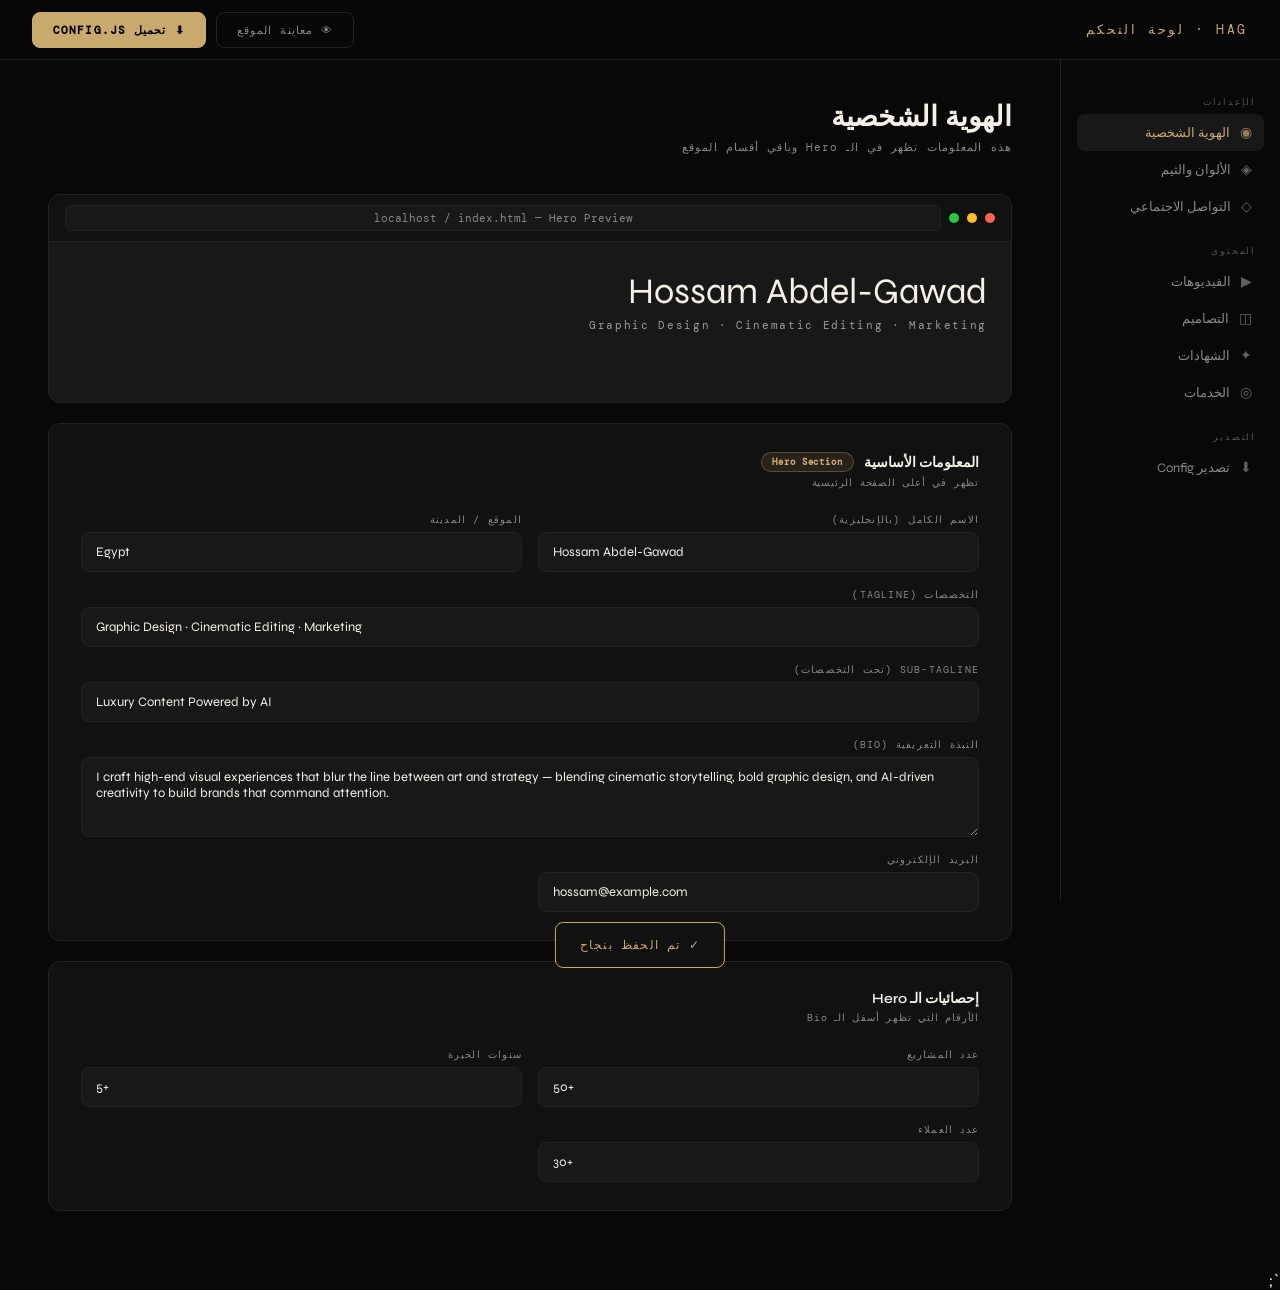
==== admin.html @ 225ee1c3 "Add files via upload" ====
<!DOCTYPE html>
<html lang="ar" dir="rtl">
<head>
  <meta charset="UTF-8" />
  <meta name="viewport" content="width=device-width, initial-scale=1.0" />
  <title>لوحة التحكم — HAG Portfolio</title>
  <link rel="preconnect" href="https://fonts.googleapis.com" />
  <link href="https://fonts.googleapis.com/css2?family=Syne:wght@400;600;700&family=DM+Mono:wght@400;500&display=swap" rel="stylesheet" />
  <style>
    *, *::before, *::after { box-sizing: border-box; margin: 0; padding: 0; }
    :root {
      --accent: #C9A96E;
      --bg: #080808;
      --surface: #111;
      --surface2: #181818;
      --border: #222;
      --text: #F5F0E8;
      --text2: #888;
      --radius: 8px;
      --font: 'Syne', sans-serif;
      --mono: 'DM Mono', monospace;
    }
    html { scroll-behavior: smooth; }
    body {
      font-family: var(--font);
      background: var(--bg);
      color: var(--text);
      min-height: 100vh;
      direction: rtl;
    }

    /* ── TOP BAR ── */
    .topbar {
      position: sticky; top: 0; z-index: 100;
      background: rgba(8,8,8,0.9);
      backdrop-filter: blur(16px);
      border-bottom: 1px solid var(--border);
      padding: 0 32px;
      height: 60px;
      display: flex; align-items: center; justify-content: space-between;
    }
    .topbar-logo {
      font-family: var(--mono);
      font-size: 13px;
      letter-spacing: 0.2em;
      color: var(--accent);
    }
    .topbar-actions { display: flex; gap: 10px; }
    .btn {
      font-family: var(--mono);
      font-size: 11px;
      letter-spacing: 0.1em;
      text-transform: uppercase;
      padding: 10px 20px;
      border-radius: var(--radius);
      border: 1px solid var(--border);
      background: transparent;
      color: var(--text2);
      cursor: pointer;
      transition: all 0.2s;
      display: flex; align-items: center; gap: 8px;
    }
    .btn:hover { border-color: var(--accent); color: var(--text); }
    .btn-primary {
      background: var(--accent);
      border-color: var(--accent);
      color: #000;
      font-weight: 600;
    }
    .btn-primary:hover { background: #E8CFA0; border-color: #E8CFA0; color: #000; }
    .btn-danger { border-color: #FF4444; color: #FF4444; }
    .btn-danger:hover { background: #FF4444; color: #fff; }

    /* ── LAYOUT ── */
    .layout { display: grid; grid-template-columns: 220px 1fr; min-height: calc(100vh - 60px); }

    /* ── SIDEBAR ── */
    .sidebar {
      border-left: 1px solid var(--border);
      padding: 24px 0;
      position: sticky; top: 60px;
      height: calc(100vh - 60px);
      overflow-y: auto;
    }
    .sidebar-section { margin-bottom: 8px; padding: 0 16px; }
    .sidebar-label {
      font-family: var(--mono);
      font-size: 9px;
      letter-spacing: 0.2em;
      text-transform: uppercase;
      color: var(--text2);
      padding: 12px 8px 6px;
      opacity: 0.6;
    }
    .nav-item {
      display: flex; align-items: center; gap: 10px;
      padding: 10px 12px;
      border-radius: var(--radius);
      font-size: 13px;
      color: var(--text2);
      cursor: pointer;
      transition: all 0.2s;
      border: none; background: none; width: 100%; text-align: right;
      font-family: var(--font);
    }
    .nav-item:hover { background: var(--surface2); color: var(--text); }
    .nav-item.active { background: var(--surface2); color: var(--accent); }
    .nav-icon { font-size: 14px; opacity: 0.7; }

    /* ── MAIN ── */
    .main { padding: 40px 48px; overflow-y: auto; }
    .page { display: none; }
    .page.active { display: block; }

    .page-title {
      font-size: 28px;
      font-weight: 700;
      margin-bottom: 6px;
      color: var(--text);
    }
    .page-sub {
      font-family: var(--mono);
      font-size: 11px;
      color: var(--text2);
      letter-spacing: 0.1em;
      margin-bottom: 40px;
    }

    /* ── CARDS / SECTIONS ── */
    .card {
      background: var(--surface);
      border: 1px solid var(--border);
      border-radius: 12px;
      padding: 28px 32px;
      margin-bottom: 20px;
    }
    .card-title {
      font-size: 14px;
      font-weight: 600;
      color: var(--text);
      margin-bottom: 4px;
      display: flex; align-items: center; gap: 10px;
    }
    .card-sub {
      font-family: var(--mono);
      font-size: 10px;
      color: var(--text2);
      margin-bottom: 24px;
      letter-spacing: 0.08em;
    }
    .badge {
      font-family: var(--mono);
      font-size: 9px;
      letter-spacing: 0.1em;
      padding: 3px 10px;
      border-radius: 100px;
      background: rgba(201,169,110,0.12);
      border: 1px solid rgba(201,169,110,0.3);
      color: var(--accent);
    }

    /* ── FORM ELEMENTS ── */
    .form-grid { display: grid; grid-template-columns: 1fr 1fr; gap: 16px; }
    .form-full { grid-column: span 2; }
    .field { display: flex; flex-direction: column; gap: 6px; }
    .field label {
      font-family: var(--mono);
      font-size: 10px;
      letter-spacing: 0.12em;
      text-transform: uppercase;
      color: var(--text2);
    }
    .field input[type="text"],
    .field input[type="email"],
    .field input[type="url"],
    .field textarea,
    .field select {
      background: var(--surface2);
      border: 1px solid var(--border);
      border-radius: var(--radius);
      padding: 11px 14px;
      font-family: var(--font);
      font-size: 13px;
      color: var(--text);
      outline: none;
      transition: border-color 0.2s;
      width: 100%;
      direction: ltr;
    }
    .field input:focus, .field textarea:focus, .field select:focus {
      border-color: var(--accent);
    }
    .field input::placeholder, .field textarea::placeholder { color: var(--text2); }
    .field textarea { resize: vertical; min-height: 80px; }
    .field select option { background: var(--surface); }

    /* ── COLOR PICKER ROW ── */
    .color-grid { display: grid; grid-template-columns: repeat(4, 1fr); gap: 16px; }
    .color-field { display: flex; flex-direction: column; gap: 8px; }
    .color-field label {
      font-family: var(--mono);
      font-size: 10px;
      letter-spacing: 0.1em;
      color: var(--text2);
    }
    .color-row {
      display: flex; align-items: center; gap: 10px;
      background: var(--surface2);
      border: 1px solid var(--border);
      border-radius: var(--radius);
      padding: 8px 12px;
      transition: border-color 0.2s;
    }
    .color-row:focus-within { border-color: var(--accent); }
    .color-swatch {
      width: 24px; height: 24px;
      border-radius: 6px;
      border: 1px solid rgba(255,255,255,0.1);
      flex-shrink: 0;
      cursor: pointer;
    }
    input[type="color"] {
      width: 0; height: 0;
      opacity: 0;
      position: absolute;
    }
    .color-hex {
      font-family: var(--mono);
      font-size: 12px;
      color: var(--text);
      background: none;
      border: none;
      outline: none;
      width: 100%;
      direction: ltr;
    }

    /* ── THEME PRESETS ── */
    .presets { display: flex; gap: 10px; flex-wrap: wrap; margin-bottom: 24px; }
    .preset-btn {
      display: flex; align-items: center; gap: 8px;
      padding: 8px 16px;
      border-radius: 100px;
      border: 1px solid var(--border);
      background: var(--surface2);
      cursor: pointer;
      font-family: var(--mono);
      font-size: 11px;
      color: var(--text2);
      transition: all 0.2s;
    }
    .preset-btn:hover { border-color: var(--accent); color: var(--text); }
    .preset-dot { width: 12px; height: 12px; border-radius: 50%; flex-shrink: 0; }

    /* ── ITEMS LIST ── */
    .items-list { display: flex; flex-direction: column; gap: 10px; }
    .item-row {
      display: flex; align-items: center; gap: 12px;
      background: var(--surface2);
      border: 1px solid var(--border);
      border-radius: var(--radius);
      padding: 14px 16px;
      transition: border-color 0.2s;
    }
    .item-row:hover { border-color: rgba(201,169,110,0.3); }
    .item-thumb {
      width: 44px; height: 44px;
      border-radius: 6px;
      object-fit: cover;
      background: var(--border);
      flex-shrink: 0;
      display: flex; align-items: center; justify-content: center;
      font-size: 18px;
      overflow: hidden;
    }
    .item-thumb img { width: 100%; height: 100%; object-fit: cover; }
    .item-info { flex: 1; min-width: 0; }
    .item-title { font-size: 13px; font-weight: 600; margin-bottom: 3px; white-space: nowrap; overflow: hidden; text-overflow: ellipsis; }
    .item-meta { font-family: var(--mono); font-size: 10px; color: var(--text2); }
    .item-actions { display: flex; gap: 6px; flex-shrink: 0; }
    .icon-btn {
      width: 32px; height: 32px;
      border-radius: 6px;
      border: 1px solid var(--border);
      background: none;
      color: var(--text2);
      cursor: pointer;
      display: flex; align-items: center; justify-content: center;
      font-size: 13px;
      transition: all 0.2s;
    }
    .icon-btn:hover { border-color: var(--accent); color: var(--accent); }
    .icon-btn.del:hover { border-color: #FF4444; color: #FF4444; }

    /* ── ADD ITEM FORM ── */
    .add-form {
      background: rgba(201,169,110,0.04);
      border: 1px dashed rgba(201,169,110,0.3);
      border-radius: 12px;
      padding: 24px;
      margin-top: 16px;
      display: none;
    }
    .add-form.open { display: block; }
    .add-form-title {
      font-family: var(--mono);
      font-size: 10px;
      letter-spacing: 0.15em;
      text-transform: uppercase;
      color: var(--accent);
      margin-bottom: 16px;
    }
    .add-actions { display: flex; justify-content: flex-end; gap: 8px; margin-top: 16px; }

    /* ── PREVIEW ── */
    .preview-box {
      background: var(--surface2);
      border: 1px solid var(--border);
      border-radius: 12px;
      overflow: hidden;
      margin-bottom: 20px;
    }
    .preview-bar {
      background: var(--surface);
      border-bottom: 1px solid var(--border);
      padding: 10px 16px;
      display: flex; align-items: center; gap: 8px;
    }
    .dot { width: 10px; height: 10px; border-radius: 50%; }
    .preview-url {
      flex: 1;
      font-family: var(--mono);
      font-size: 11px;
      color: var(--text2);
      background: var(--surface2);
      border: 1px solid var(--border);
      border-radius: 6px;
      padding: 5px 12px;
      text-align: center;
    }
    .preview-inner { padding: 32px 24px; min-height: 160px; }
    .live-name { font-size: 36px; font-weight: 300; line-height: 1; margin-bottom: 8px; }
    .live-tag { font-family: var(--mono); font-size: 11px; letter-spacing: 0.15em; opacity: 0.6; }

    /* ── EXPORT SECTION ── */
    .export-area {
      background: #000;
      border: 1px solid var(--border);
      border-radius: var(--radius);
      padding: 24px;
      font-family: var(--mono);
      font-size: 12px;
      color: #7fbe7f;
      line-height: 1.7;
      max-height: 300px;
      overflow-y: auto;
      white-space: pre-wrap;
      direction: ltr;
      margin-top: 16px;
    }

    /* ── DIVIDER ── */
    .divider { height: 1px; background: var(--border); margin: 24px 0; }

    /* ── TOAST ── */
    .toast {
      position: fixed; bottom: 32px; left: 50%; transform: translateX(-50%) translateY(100px);
      background: var(--surface);
      border: 1px solid var(--accent);
      border-radius: var(--radius);
      padding: 14px 24px;
      font-family: var(--mono);
      font-size: 12px;
      letter-spacing: 0.1em;
      color: var(--accent);
      z-index: 9999;
      transition: transform 0.4s cubic-bezier(0.16,1,0.3,1);
      pointer-events: none;
    }
    .toast.show { transform: translateX(-50%) translateY(0); }

    /* ── RESPONSIVE ── */
    @media (max-width: 900px) {
      .layout { grid-template-columns: 1fr; }
      .sidebar { position: static; height: auto; border-left: none; border-bottom: 1px solid var(--border); display: flex; overflow-x: auto; padding: 12px 16px; gap: 4px; }
      .sidebar-label, .sidebar-section { display: none; }
      .nav-item { white-space: nowrap; }
      .main { padding: 24px 20px; }
      .color-grid { grid-template-columns: repeat(2, 1fr); }
      .form-grid { grid-template-columns: 1fr; }
      .form-full { grid-column: span 1; }
    }
  </style>
</head>
<body>

<!-- TOAST -->
<div class="toast" id="toast">✓ تم الحفظ بنجاح</div>

<!-- TOPBAR -->
<div class="topbar">
  <div class="topbar-logo">HAG · لوحة التحكم</div>
  <div class="topbar-actions">
    <button class="btn" onclick="window.open('index.html','_blank')">👁 معاينة الموقع</button>
    <button class="btn btn-primary" onclick="exportConfig()">⬇ تحميل config.js</button>
  </div>
</div>

<div class="layout">

  <!-- SIDEBAR -->
  <nav class="sidebar">
    <div class="sidebar-section">
      <div class="sidebar-label">الإعدادات</div>
      <button class="nav-item active" onclick="showPage('identity', this)">
        <span class="nav-icon">◉</span> الهوية الشخصية
      </button>
      <button class="nav-item" onclick="showPage('theme', this)">
        <span class="nav-icon">◈</span> الألوان والثيم
      </button>
      <button class="nav-item" onclick="showPage('social', this)">
        <span class="nav-icon">◇</span> التواصل الاجتماعي
      </button>
    </div>
    <div class="sidebar-section">
      <div class="sidebar-label">المحتوى</div>
      <button class="nav-item" onclick="showPage('videos', this)">
        <span class="nav-icon">▶</span> الفيديوهات
      </button>
      <button class="nav-item" onclick="showPage('designs', this)">
        <span class="nav-icon">◫</span> التصاميم
      </button>
      <button class="nav-item" onclick="showPage('certs', this)">
        <span class="nav-icon">✦</span> الشهادات
      </button>
      <button class="nav-item" onclick="showPage('services', this)">
        <span class="nav-icon">◎</span> الخدمات
      </button>
    </div>
    <div class="sidebar-section">
      <div class="sidebar-label">التصدير</div>
      <button class="nav-item" onclick="showPage('export', this)">
        <span class="nav-icon">⬇</span> تصدير Config
      </button>
    </div>
  </nav>

  <!-- MAIN -->
  <main class="main">

    <!-- ─── IDENTITY ─── -->
    <div class="page active" id="page-identity">
      <h1 class="page-title">الهوية الشخصية</h1>
      <p class="page-sub">هذه المعلومات تظهر في الـ Hero وباقي أقسام الموقع</p>

      <div class="preview-box">
        <div class="preview-bar">
          <div class="dot" style="background:#FF5F57"></div>
          <div class="dot" style="background:#FFBD2E"></div>
          <div class="dot" style="background:#28CA41"></div>
          <div class="preview-url">localhost / index.html — Hero Preview</div>
        </div>
        <div class="preview-inner" id="identityPreview">
          <div class="live-name" id="previewName">Hossam Abdel-Gawad</div>
          <div class="live-tag" id="previewTag">Graphic Design · Cinematic Editing · Marketing</div>
        </div>
      </div>

      <div class="card">
        <div class="card-title">المعلومات الأساسية <span class="badge">Hero Section</span></div>
        <div class="card-sub">تظهر في أعلى الصفحة الرئيسية</div>
        <div class="form-grid">
          <div class="field">
            <label>الاسم الكامل (بالإنجليزية)</label>
            <input type="text" id="f-name" value="Hossam Abdel-Gawad" oninput="updatePreviewName(this.value)" />
          </div>
          <div class="field">
            <label>الموقع / المدينة</label>
            <input type="text" id="f-location" value="Egypt" />
          </div>
          <div class="field form-full">
            <label>التخصصات (Tagline)</label>
            <input type="text" id="f-tagline" value="Graphic Design · Cinematic Editing · Marketing" oninput="updatePreviewTag(this.value)" />
          </div>
          <div class="field form-full">
            <label>Sub-tagline (تحت التخصصات)</label>
            <input type="text" id="f-subtag" value="Luxury Content Powered by AI" />
          </div>
          <div class="field form-full">
            <label>النبذة التعريفية (Bio)</label>
            <textarea id="f-bio" rows="3">I craft high-end visual experiences that blur the line between art and strategy — blending cinematic storytelling, bold graphic design, and AI-driven creativity to build brands that command attention.</textarea>
          </div>
          <div class="field">
            <label>البريد الإلكتروني</label>
            <input type="email" id="f-email" value="hossam@example.com" />
          </div>
        </div>
      </div>

      <div class="card">
        <div class="card-title">إحصائيات الـ Hero</div>
        <div class="card-sub">الأرقام التي تظهر أسفل الـ Bio</div>
        <div class="form-grid">
          <div class="field">
            <label>عدد المشاريع</label>
            <input type="text" id="f-stat1" value="50+" />
          </div>
          <div class="field">
            <label>سنوات الخبرة</label>
            <input type="text" id="f-stat2" value="5+" />
          </div>
          <div class="field">
            <label>عدد العملاء</label>
            <input type="text" id="f-stat3" value="30+" />
          </div>
        </div>
      </div>
    </div>

    <!-- ─── THEME ─── -->
    <div class="page" id="page-theme">
      <h1 class="page-title">الألوان والثيم</h1>
      <p class="page-sub">غيّر أي لون وشاهد التأثير في المعاينة فوراً</p>

      <div style="margin-bottom: 24px;">
        <p style="font-family: var(--mono); font-size: 10px; color: var(--text2); letter-spacing: 0.12em; text-transform: uppercase; margin-bottom: 12px;">ثيمات جاهزة</p>
        <div class="presets">
          <button class="preset-btn" onclick="applyPreset('#C9A96E','#080808')"><div class="preset-dot" style="background:#C9A96E"></div>Gold Luxury</button>
          <button class="preset-btn" onclick="applyPreset('#00F5FF','#050510')"><div class="preset-dot" style="background:#00F5FF"></div>Electric Blue</button>
          <button class="preset-btn" onclick="applyPreset('#00FF87','#050A07')"><div class="preset-dot" style="background:#00FF87"></div>Neon Green</button>
          <button class="preset-btn" onclick="applyPreset('#B57BFF','#06040E')"><div class="preset-dot" style="background:#B57BFF"></div>Royal Purple</button>
          <button class="preset-btn" onclick="applyPreset('#FF3D3D','#080404')"><div class="preset-dot" style="background:#FF3D3D"></div>Blood Red</button>
          <button class="preset-btn" onclick="applyPreset('#F5F5F5','#F8F6F1')"><div class="preset-dot" style="background:#555;border:1px solid #ccc"></div>Light Mode</button>
        </div>
      </div>

      <div class="card">
        <div class="card-title">الألوان الرئيسية</div>
        <div class="card-sub">الأهم: accent (اللون المميز) و bg (الخلفية)</div>
        <div class="color-grid">
          <div class="color-field">
            <label>Accent (اللون المميز)</label>
            <div class="color-row" onclick="this.querySelector('input[type=color]').click()">
              <div class="color-swatch" id="sw-accent" style="background:#C9A96E"></div>
              <input type="color" id="cp-accent" value="#C9A96E" oninput="updateColor('accent',this.value)" />
              <input type="text" class="color-hex" id="ch-accent" value="#C9A96E" oninput="syncColorPicker('accent',this.value)" maxlength="7" />
            </div>
          </div>
          <div class="color-field">
            <label>Accent Light</label>
            <div class="color-row" onclick="this.querySelector('input[type=color]').click()">
              <div class="color-swatch" id="sw-accentLight" style="background:#E8CFA0"></div>
              <input type="color" id="cp-accentLight" value="#E8CFA0" oninput="updateColor('accentLight',this.value)" />
              <input type="text" class="color-hex" id="ch-accentLight" value="#E8CFA0" oninput="syncColorPicker('accentLight',this.value)" maxlength="7" />
            </div>
          </div>
          <div class="color-field">
            <label>BG (الخلفية الرئيسية)</label>
            <div class="color-row" onclick="this.querySelector('input[type=color]').click()">
              <div class="color-swatch" id="sw-bg" style="background:#080808"></div>
              <input type="color" id="cp-bg" value="#080808" oninput="updateColor('bg',this.value)" />
              <input type="text" class="color-hex" id="ch-bg" value="#080808" oninput="syncColorPicker('bg',this.value)" maxlength="7" />
            </div>
          </div>
          <div class="color-field">
            <label>BG Card</label>
            <div class="color-row" onclick="this.querySelector('input[type=color]').click()">
              <div class="color-swatch" id="sw-bgCard" style="background:#111111"></div>
              <input type="color" id="cp-bgCard" value="#111111" oninput="updateColor('bgCard',this.value)" />
              <input type="text" class="color-hex" id="ch-bgCard" value="#111111" oninput="syncColorPicker('bgCard',this.value)" maxlength="7" />
            </div>
          </div>
          <div class="color-field">
            <label>Surface</label>
            <div class="color-row" onclick="this.querySelector('input[type=color]').click()">
              <div class="color-swatch" id="sw-surface" style="background:#1A1A1A"></div>
              <input type="color" id="cp-surface" value="#1A1A1A" oninput="updateColor('surface',this.value)" />
              <input type="text" class="color-hex" id="ch-surface" value="#1A1A1A" oninput="syncColorPicker('surface',this.value)" maxlength="7" />
            </div>
          </div>
          <div class="color-field">
            <label>Border</label>
            <div class="color-row" onclick="this.querySelector('input[type=color]').click()">
              <div class="color-swatch" id="sw-border" style="background:#222222"></div>
              <input type="color" id="cp-border" value="#222222" oninput="updateColor('border',this.value)" />
              <input type="text" class="color-hex" id="ch-border" value="#222222" oninput="syncColorPicker('border',this.value)" maxlength="7" />
            </div>
          </div>
          <div class="color-field">
            <label>Text Primary</label>
            <div class="color-row" onclick="this.querySelector('input[type=color]').click()">
              <div class="color-swatch" id="sw-textPrimary" style="background:#F5F0E8"></div>
              <input type="color" id="cp-textPrimary" value="#F5F0E8" oninput="updateColor('textPrimary',this.value)" />
              <input type="text" class="color-hex" id="ch-textPrimary" value="#F5F0E8" oninput="syncColorPicker('textPrimary',this.value)" maxlength="7" />
            </div>
          </div>
          <div class="color-field">
            <label>Text Secondary</label>
            <div class="color-row" onclick="this.querySelector('input[type=color]').click()">
              <div class="color-swatch" id="sw-textSecondary" style="background:#888880"></div>
              <input type="color" id="cp-textSecondary" value="#888880" oninput="updateColor('textSecondary',this.value)" />
              <input type="text" class="color-hex" id="ch-textSecondary" value="#888880" oninput="syncColorPicker('textSecondary',this.value)" maxlength="7" />
            </div>
          </div>
        </div>
      </div>
    </div>

    <!-- ─── SOCIAL ─── -->
    <div class="page" id="page-social">
      <h1 class="page-title">التواصل الاجتماعي</h1>
      <p class="page-sub">هذه الروابط تظهر في قسم التواصل أسفل الموقع</p>
      <div class="card">
        <div class="form-grid">
          <div class="field"><label>Behance</label><input type="url" id="f-behance" placeholder="https://behance.net/username" /></div>
          <div class="field"><label>LinkedIn</label><input type="url" id="f-linkedin" placeholder="https://linkedin.com/in/username" /></div>
          <div class="field"><label>Instagram</label><input type="url" id="f-instagram" placeholder="https://instagram.com/username" /></div>
          <div class="field"><label>YouTube</label><input type="url" id="f-youtube" placeholder="https://youtube.com/@channel" /></div>
          <div class="field"><label>Vimeo</label><input type="url" id="f-vimeo" placeholder="https://vimeo.com/username" /></div>
          <div class="field"><label>Email</label><input type="email" id="f-social-email" placeholder="your@email.com" /></div>
        </div>
      </div>
    </div>

    <!-- ─── VIDEOS ─── -->
    <div class="page" id="page-videos">
      <h1 class="page-title">الفيديوهات</h1>
      <p class="page-sub">أضف أو احذف فيديوهاتك من يوتيوب أو فيميو</p>

      <div class="card">
        <div class="card-title">الفيديوهات الحالية</div>
        <div class="card-sub">اسحب لإعادة الترتيب — Featured = يأخذ عمودين</div>
        <div class="items-list" id="videosList"></div>

        <button class="btn" style="margin-top:16px; width:100%; justify-content:center;" onclick="toggleAddForm('add-video-form')">
          + إضافة فيديو جديد
        </button>
        <div class="add-form" id="add-video-form">
          <div class="add-form-title">فيديو جديد</div>
          <div class="form-grid">
            <div class="field">
              <label>رابط اليوتيوب أو الفيميو</label>
              <input type="url" id="new-video-url" placeholder="https://youtube.com/watch?v=..." />
            </div>
            <div class="field">
              <label>Platform</label>
              <select id="new-video-platform">
                <option value="youtube">YouTube</option>
                <option value="vimeo">Vimeo</option>
              </select>
            </div>
            <div class="field">
              <label>العنوان</label>
              <input type="text" id="new-video-title" placeholder="Brand Film — Luxury Fashion" />
            </div>
            <div class="field">
              <label>الفئة</label>
              <input type="text" id="new-video-cat" placeholder="Cinematic Editing" />
            </div>
            <div class="field">
              <label>Featured (يأخذ عمودين)</label>
              <select id="new-video-featured">
                <option value="false">لا</option>
                <option value="true">نعم</option>
              </select>
            </div>
          </div>
          <div class="add-actions">
            <button class="btn" onclick="toggleAddForm('add-video-form')">إلغاء</button>
            <button class="btn btn-primary" onclick="addVideo()">إضافة</button>
          </div>
        </div>
      </div>
    </div>

    <!-- ─── DESIGNS ─── -->
    <div class="page" id="page-designs">
      <h1 class="page-title">التصاميم</h1>
      <p class="page-sub">أضف صور أعمالك بروابط مباشرة (Cloudinary, ImgBB, etc.)</p>

      <div class="card">
        <div class="items-list" id="designsList"></div>
        <button class="btn" style="margin-top:16px; width:100%; justify-content:center;" onclick="toggleAddForm('add-design-form')">
          + إضافة تصميم جديد
        </button>
        <div class="add-form" id="add-design-form">
          <div class="add-form-title">تصميم جديد</div>
          <div class="form-grid">
            <div class="field form-full">
              <label>رابط الصورة المباشر</label>
              <input type="url" id="new-design-src" placeholder="https://res.cloudinary.com/..." />
            </div>
            <div class="field">
              <label>العنوان</label>
              <input type="text" id="new-design-title" placeholder="Brand Identity — Noir Parfum" />
            </div>
            <div class="field">
              <label>الفئة</label>
              <input type="text" id="new-design-cat" placeholder="Graphic Design" />
            </div>
            <div class="field">
              <label>Tags (مفصولة بفاصلة)</label>
              <input type="text" id="new-design-tags" placeholder="Branding, Luxury, AI" />
            </div>
            <div class="field">
              <label>Featured</label>
              <select id="new-design-featured">
                <option value="false">لا</option>
                <option value="true">نعم</option>
              </select>
            </div>
          </div>
          <div class="add-actions">
            <button class="btn" onclick="toggleAddForm('add-design-form')">إلغاء</button>
            <button class="btn btn-primary" onclick="addDesign()">إضافة</button>
          </div>
        </div>
      </div>
    </div>

    <!-- ─── CERTS ─── -->
    <div class="page" id="page-certs">
      <h1 class="page-title">الشهادات</h1>
      <p class="page-sub">أضف شهاداتك الاحترافية</p>
      <div class="card">
        <div class="items-list" id="certsList"></div>
        <button class="btn" style="margin-top:16px; width:100%; justify-content:center;" onclick="toggleAddForm('add-cert-form')">
          + إضافة شهادة جديدة
        </button>
        <div class="add-form" id="add-cert-form">
          <div class="add-form-title">شهادة جديدة</div>
          <div class="form-grid">
            <div class="field">
              <label>اسم الشهادة</label>
              <input type="text" id="new-cert-title" placeholder="Strategy Consulting Essentials" />
            </div>
            <div class="field">
              <label>الجهة المانحة</label>
              <input type="text" id="new-cert-issuer" placeholder="McKinsey & Company" />
            </div>
            <div class="field">
              <label>رمز / حرف ممثل للجهة</label>
              <input type="text" id="new-cert-logo" placeholder="M" maxlength="3" />
            </div>
            <div class="field">
              <label>السنة</label>
              <input type="text" id="new-cert-date" placeholder="2024" maxlength="4" />
            </div>
            <div class="field">
              <label>رابط الشهادة</label>
              <input type="url" id="new-cert-link" placeholder="https://..." />
            </div>
            <div class="field">
              <label>لون الجهة (hex)</label>
              <input type="text" id="new-cert-color" placeholder="#1a73e8" maxlength="7" />
            </div>
          </div>
          <div class="add-actions">
            <button class="btn" onclick="toggleAddForm('add-cert-form')">إلغاء</button>
            <button class="btn btn-primary" onclick="addCert()">إضافة</button>
          </div>
        </div>
      </div>
    </div>

    <!-- ─── SERVICES ─── -->
    <div class="page" id="page-services">
      <h1 class="page-title">الخدمات</h1>
      <p class="page-sub">الخدمات التي تقدمها — تظهر في قسم Services</p>
      <div class="card">
        <div class="items-list" id="servicesList"></div>
      </div>
    </div>

    <!-- ─── EXPORT ─── -->
    <div class="page" id="page-export">
      <h1 class="page-title">تصدير Config</h1>
      <p class="page-sub">بعد انتهاء التعديلات، اضغط تحميل وارفع الملف على GitHub</p>

      <div class="card">
        <div class="card-title">كيف تستخدم الـ Dashboard؟</div>
        <div class="card-sub" style="margin-bottom:0">خطوات سريعة</div>
        <div style="margin-top:16px; display:flex; flex-direction:column; gap:10px;">
          <div style="display:flex; gap:14px; align-items:flex-start;">
            <div style="width:28px; height:28px; border-radius:50%; background:rgba(201,169,110,0.15); border:1px solid rgba(201,169,110,0.3); display:flex; align-items:center; justify-content:center; font-family:var(--mono); font-size:11px; color:var(--accent); flex-shrink:0;">1</div>
            <p style="font-size:13px; line-height:1.6; color:var(--text2); padding-top:4px;">عدّل كل شيء من القوائم الجانبية (الهوية، الألوان، الأعمال...)</p>
          </div>
          <div style="display:flex; gap:14px; align-items:flex-start;">
            <div style="width:28px; height:28px; border-radius:50%; background:rgba(201,169,110,0.15); border:1px solid rgba(201,169,110,0.3); display:flex; align-items:center; justify-content:center; font-family:var(--mono); font-size:11px; color:var(--accent); flex-shrink:0;">2</div>
            <p style="font-size:13px; line-height:1.6; color:var(--text2); padding-top:4px;">اضغط <strong style="color:var(--text)">"تحميل config.js"</strong> في الأعلى</p>
          </div>
          <div style="display:flex; gap:14px; align-items:flex-start;">
            <div style="width:28px; height:28px; border-radius:50%; background:rgba(201,169,110,0.15); border:1px solid rgba(201,169,110,0.3); display:flex; align-items:center; justify-content:center; font-family:var(--mono); font-size:11px; color:var(--accent); flex-shrink:0;">3</div>
            <p style="font-size:13px; line-height:1.6; color:var(--text2); padding-top:4px;">ارفع الملف على GitHub في نفس مكان الملف القديم — الموقع يتحدث خلال دقيقتين ✓</p>
          </div>
        </div>
      </div>

      <div class="card">
        <div class="card-title">معاينة الكود المُصدَّر</div>
        <div class="card-sub">هذا هو محتوى config.js الجديد</div>
        <div class="export-area" id="exportPreview"></div>
        <div style="display:flex; gap:10px; margin-top:16px; justify-content:flex-end;">
          <button class="btn" onclick="copyConfig()">نسخ الكود</button>
          <button class="btn btn-primary" onclick="exportConfig()">⬇ تحميل config.js</button>
        </div>
      </div>
    </div>

  </main>
</div>

<script>
// ═══════════════════════════════════════════════
//  STATE
// ═══════════════════════════════════════════════
const state = {
  identity: {
    name: "Hossam Abdel-Gawad",
    tagline: "Graphic Design · Cinematic Editing · Marketing",
    subtag: "Luxury Content Powered by AI",
    bio: "I craft high-end visual experiences that blur the line between art and strategy — blending cinematic storytelling, bold graphic design, and AI-driven creativity to build brands that command attention.",
    email: "hossam@example.com",
    location: "Egypt",
    stat1: "50+", stat2: "5+", stat3: "30+",
  },
  theme: {
    accent: "#C9A96E", accentLight: "#E8CFA0",
    bg: "#080808", bgCard: "#111111",
    bgCardHover: "#181818", surface: "#1A1A1A",
    border: "#222222", textPrimary: "#F5F0E8",
    textSecondary: "#888880", textMuted: "#444440",
  },
  social: { behance:"", linkedin:"", instagram:"", youtube:"", vimeo:"", email:"" },
  videos: [
    { id:"dQw4w9WgXcQ", platform:"youtube", title:"Brand Film — Luxury Fashion", category:"Cinematic Editing", tags:["Luxury","Fashion","AI"], featured:true },
    { id:"dQw4w9WgXcQ", platform:"youtube", title:"Product Launch — High-End Watch", category:"Cinematic Editing", tags:["Product","Luxury"], featured:false },
    { id:"dQw4w9WgXcQ", platform:"youtube", title:"Social Media Reel — Beauty Brand", category:"Marketing", tags:["Social","Beauty"], featured:false },
  ],
  designs: [
    { src:"https://images.unsplash.com/photo-1634017839464-5c339ebe3cb4?w=400", title:"Brand Identity — Noir Parfum", category:"Graphic Design", tags:["Branding","Luxury","AI"], featured:true },
    { src:"https://images.unsplash.com/photo-1561070791-2526d30994b5?w=400", title:"Editorial Layout — Fashion Magazine", category:"Graphic Design", tags:["Editorial","Print"], featured:false },
    { src:"https://images.unsplash.com/photo-1558618666-fcd25c85cd64?w=400", title:"Campaign — AI Generated Visuals", category:"AI + Design", tags:["AI","Campaign"], featured:true },
  ],
  certs: [
    { title:"Strategy Consulting Essentials", issuer:"McKinsey & Company", logo:"M", date:"2024", credential:"#", color:"#1a73e8", featured:true },
    { title:"Google Digital Marketing", issuer:"Google", logo:"G", date:"2024", credential:"#", color:"#EA4335", featured:false },
  ],
  services: [
    { icon:"◈", title:"Graphic Design", desc:"Brand identities, editorial layouts, and visual systems built for luxury markets." },
    { icon:"◉", title:"Cinematic Editing", desc:"Film-quality video production and post-processing for brands that demand excellence." },
    { icon:"◇", title:"AI-Powered Content", desc:"Cutting-edge visuals and campaigns leveraging the latest AI tools." },
    { icon:"◈", title:"Marketing Strategy", desc:"High-impact campaigns crafted with data-driven insight and creative boldness." },
  ],
};

// ═══════════════════════════════════════════════
//  NAVIGATION
// ═══════════════════════════════════════════════
function showPage(id, btn) {
  document.querySelectorAll('.page').forEach(p => p.classList.remove('active'));
  document.querySelectorAll('.nav-item').forEach(b => b.classList.remove('active'));
  document.getElementById('page-' + id).classList.add('active');
  if (btn) btn.classList.add('active');
  if (id === 'export') updateExportPreview();
}

// ═══════════════════════════════════════════════
//  IDENTITY PREVIEW
// ═══════════════════════════════════════════════
function updatePreviewName(v) { document.getElementById('previewName').textContent = v; }
function updatePreviewTag(v) { document.getElementById('previewTag').textContent = v; }

// ═══════════════════════════════════════════════
//  COLORS
// ═══════════════════════════════════════════════
function updateColor(key, hex) {
  state.theme[key] = hex;
  const sw = document.getElementById('sw-' + key);
  const ch = document.getElementById('ch-' + key);
  if (sw) sw.style.background = hex;
  if (ch) ch.value = hex;
}
function syncColorPicker(key, hex) {
  if (!/^#[0-9a-fA-F]{6}$/.test(hex)) return;
  state.theme[key] = hex;
  const cp = document.getElementById('cp-' + key);
  const sw = document.getElementById('sw-' + key);
  if (cp) cp.value = hex;
  if (sw) sw.style.background = hex;
}
function applyPreset(accent, bg) {
  updateColor('accent', accent);
  document.getElementById('cp-accent').value = accent;
  document.getElementById('ch-accent').value = accent;
  document.getElementById('sw-accent').style.background = accent;
  updateColor('bg', bg);
  document.getElementById('cp-bg').value = bg;
  document.getElementById('ch-bg').value = bg;
  document.getElementById('sw-bg').style.background = bg;
  showToast('تم تطبيق الثيم ✓');
}

// ═══════════════════════════════════════════════
//  LISTS RENDERING
// ═══════════════════════════════════════════════
function renderVideos() {
  const el = document.getElementById('videosList');
  el.innerHTML = state.videos.map((v, i) => `
    <div class="item-row">
      <div class="item-thumb">▶</div>
      <div class="item-info">
        <div class="item-title">${v.title}</div>
        <div class="item-meta">${v.platform.toUpperCase()} · ${v.category} · ${v.featured ? 'Featured ✦' : 'Normal'}</div>
      </div>
      <div class="item-actions">
        <button class="icon-btn del" onclick="removeItem('videos',${i})">✕</button>
      </div>
    </div>`).join('');
}

function renderDesigns() {
  const el = document.getElementById('designsList');
  el.innerHTML = state.designs.map((d, i) => `
    <div class="item-row">
      <div class="item-thumb"><img src="${d.src}" onerror="this.style.display='none'" /></div>
      <div class="item-info">
        <div class="item-title">${d.title}</div>
        <div class="item-meta">${d.category} · ${d.featured ? 'Featured ✦' : 'Normal'}</div>
      </div>
      <div class="item-actions">
        <button class="icon-btn del" onclick="removeItem('designs',${i})">✕</button>
      </div>
    </div>`).join('');
}

function renderCerts() {
  const el = document.getElementById('certsList');
  el.innerHTML = state.certs.map((c, i) => `
    <div class="item-row">
      <div class="item-thumb" style="background:${c.color}20; color:${c.color}; font-size:16px; font-weight:700;">${c.logo}</div>
      <div class="item-info">
        <div class="item-title">${c.title}</div>
        <div class="item-meta">${c.issuer} · ${c.date}</div>
      </div>
      <div class="item-actions">
        <button class="icon-btn del" onclick="removeItem('certs',${i})">✕</button>
      </div>
    </div>`).join('');
}

function renderServices() {
  const el = document.getElementById('servicesList');
  el.innerHTML = state.services.map((s, i) => `
    <div class="item-row">
      <div class="item-thumb" style="font-size:20px; color:var(--accent);">${s.icon}</div>
      <div class="item-info">
        <div class="item-title">${s.title}</div>
        <div class="item-meta" style="white-space:normal; line-height:1.5;">${s.desc}</div>
      </div>
    </div>`).join('');
}

function removeItem(list, idx) {
  if (list === 'certs') {
    state.certs.splice(idx, 1); renderCerts();
  } else if (list === 'videos') {
    state.videos.splice(idx, 1); renderVideos();
  } else if (list === 'designs') {
    state.designs.splice(idx, 1); renderDesigns();
  }
  showToast('تم الحذف');
}

// ═══════════════════════════════════════════════
//  ADD ITEMS
// ═══════════════════════════════════════════════
function toggleAddForm(id) {
  const el = document.getElementById(id);
  el.classList.toggle('open');
}

function extractYoutubeId(url) {
  const m = url.match(/(?:v=|youtu\.be\/|embed\/)([^&?#\s]{11})/);
  return m ? m[1] : url;
}
function extractVimeoId(url) {
  const m = url.match(/vimeo\.com\/(?:video\/)?(\d+)/);
  return m ? m[1] : url;
}

function addVideo() {
  const rawUrl = document.getElementById('new-video-url').value.trim();
  const platform = document.getElementById('new-video-platform').value;
  const id = platform === 'youtube' ? extractYoutubeId(rawUrl) : extractVimeoId(rawUrl);
  const title = document.getElementById('new-video-title').value.trim() || 'Untitled';
  const category = document.getElementById('new-video-cat').value.trim() || 'Video';
  const featured = document.getElementById('new-video-featured').value === 'true';
  if (!id) { alert('أدخل رابطاً صحيحاً'); return; }
  state.videos.push({ id, platform, title, category, tags: [], featured });
  renderVideos();
  toggleAddForm('add-video-form');
  document.getElementById('new-video-url').value = '';
  showToast('تمت الإضافة ✓');
}

function addDesign() {
  const src = document.getElementById('new-design-src').value.trim();
  const title = document.getElementById('new-design-title').value.trim() || 'Design';
  const category = document.getElementById('new-design-cat').value.trim() || 'Graphic Design';
  const tags = document.getElementById('new-design-tags').value.split(',').map(t=>t.trim()).filter(Boolean);
  const featured = document.getElementById('new-design-featured').value === 'true';
  if (!src) { alert('أدخل رابط الصورة'); return; }
  state.designs.push({ src, title, category, tags, featured });
  renderDesigns();
  toggleAddForm('add-design-form');
  showToast('تمت الإضافة ✓');
}

function addCert() {
  const title = document.getElementById('new-cert-title').value.trim();
  const issuer = document.getElementById('new-cert-issuer').value.trim();
  const logo = document.getElementById('new-cert-logo').value.trim() || '?';
  const date = document.getElementById('new-cert-date').value.trim() || '2024';
  const credential = document.getElementById('new-cert-link').value.trim() || '#';
  const color = document.getElementById('new-cert-color').value.trim() || '#888';
  if (!title || !issuer) { alert('أدخل اسم الشهادة والجهة'); return; }
  state.certs.push({ title, issuer, logo, date, credential, color, featured: false });
  renderCerts();
  toggleAddForm('add-cert-form');
  showToast('تمت الإضافة ✓');
}

// ═══════════════════════════════════════════════
//  COLLECT STATE FROM FORM FIELDS
// ═══════════════════════════════════════════════
function collectState() {
  state.identity.name = document.getElementById('f-name').value.trim();
  state.identity.tagline = document.getElementById('f-tagline').value.trim();
  state.identity.subtag = document.getElementById('f-subtag').value.trim();
  state.identity.bio = document.getElementById('f-bio').value.trim();
  state.identity.email = document.getElementById('f-email').value.trim();
  state.identity.location = document.getElementById('f-location').value.trim();
  state.identity.stat1 = document.getElementById('f-stat1').value.trim();
  state.identity.stat2 = document.getElementById('f-stat2').value.trim();
  state.identity.stat3 = document.getElementById('f-stat3').value.trim();
  state.social.behance = document.getElementById('f-behance').value.trim();
  state.social.linkedin = document.getElementById('f-linkedin').value.trim();
  state.social.instagram = document.getElementById('f-instagram').value.trim();
  state.social.youtube = document.getElementById('f-youtube').value.trim();
  state.social.vimeo = document.getElementById('f-vimeo').value.trim();
  state.social.email = document.getElementById('f-social-email').value.trim();
}

// ═══════════════════════════════════════════════
//  GENERATE CONFIG.JS
// ═══════════════════════════════════════════════
function generateConfig() {
  collectState();
  const { identity, theme, social, videos, designs, certs, services } = state;
  return `/**
 * ============================================================
 *  HOSSAM ABDEL-GAWAD — PORTFOLIO CONFIG
 *  Generated by Admin Dashboard · ${new Date().toLocaleDateString('ar-EG')}
 * ============================================================
 */

const CONFIG = {

  identity: {
    name: "${identity.name}",
    nameAr: "حسام عبد الجواد",
    title: "Multi-disciplinary Creative",
    tagline: "${identity.tagline}",
    subtag: "${identity.subtag}",
    bio: "${identity.bio.replace(/"/g, '\\"')}",
    email: "${identity.email}",
    location: "${identity.location}",
  },

  theme: {
    accent:        "${theme.accent}",
    accentLight:   "${theme.accentLight}",
    accentGlow:    "${theme.accent}40",
    bg:            "${theme.bg}",
    bgCard:        "${theme.bgCard}",
    bgCardHover:   "${theme.bgCardHover}",
    surface:       "${theme.surface}",
    border:        "${theme.border}",
    textPrimary:   "${theme.textPrimary}",
    textSecondary: "${theme.textSecondary}",
    textMuted:     "${theme.textMuted}",
  },

  social: {
    behance:   "${social.behance}",
    linkedin:  "${social.linkedin}",
    instagram: "${social.instagram}",
    youtube:   "${social.youtube}",
    vimeo:     "${social.vimeo}",
    email:     "${social.email || identity.email}",
  },

  videos: ${JSON.stringify(videos, null, 4)},

  designs: ${JSON.stringify(designs, null, 4)},

  certificates: ${JSON.stringify(certs, null, 4)},

  services: ${JSON.stringify(services, null, 4)},

  display: {
    gridColumns: 3,
    showVideoSection: true,
    showDesignSection: true,
    showCertificates: true,
    showServices: true,
    enableCursor: true,
    enableParticles: true,
    enableScrollAnimations: true,
  },

  stats: {
    projects: "${identity.stat1}",
    experience: "${identity.stat2}",
    clients: "${identity.stat3}",
  },

};

(function applyTheme() {
  const root = document.documentElement;
  const t = CONFIG.theme;
  root.style.setProperty("--accent",        t.accent);
  root.style.setProperty("--accent-light",  t.accentLight);
  root.style.setProperty("--accent-glow",   t.accentGlow);
  root.style.setProperty("--bg",            t.bg);
  root.style.setProperty("--bg-card",       t.bgCard);
  root.style.setProperty("--bg-card-hover", t.bgCardHover);
  root.style.setProperty("--surface",       t.surface);
  root.style.setProperty("--border",        t.border);
  root.style.setProperty("--text-primary",  t.textPrimary);
  root.style.setProperty("--text-secondary",t.textSecondary);
  root.style.setProperty("--text-muted",    t.textMuted);
})();`;
}

function updateExportPreview() {
  const el = document.getElementById('exportPreview');
  if (el) el.textContent = generateConfig();
}

function exportConfig() {
  const code = generateConfig();
  const blob = new Blob([code], { type: 'application/javascript' });
  const a = document.createElement('a');
  a.href = URL.createObjectURL(blob);
  a.download = 'config.js';
  a.click();
  showToast('✓ تم تحميل config.js');
}

function copyConfig() {
  navigator.clipboard.writeText(generateConfig()).then(() => showToast('✓ تم النسخ'));
}

// ═══════════════════════════════════════════════
//  TOAST
// ═══════════════════════════════════════════════
function showToast(msg) {
  const t = document.getElementById('toast');
  t.textContent = msg;
  t.classList.add('show');
  setTimeout(() => t.classList.remove('show'), 2800);
}

// ═══════════════════════════════════════════════
//  INIT
// ═══════════════════════════════════════════════
renderVideos();
renderDesigns();
renderCerts();
renderServices();
</script>
</body>
</html>
`;
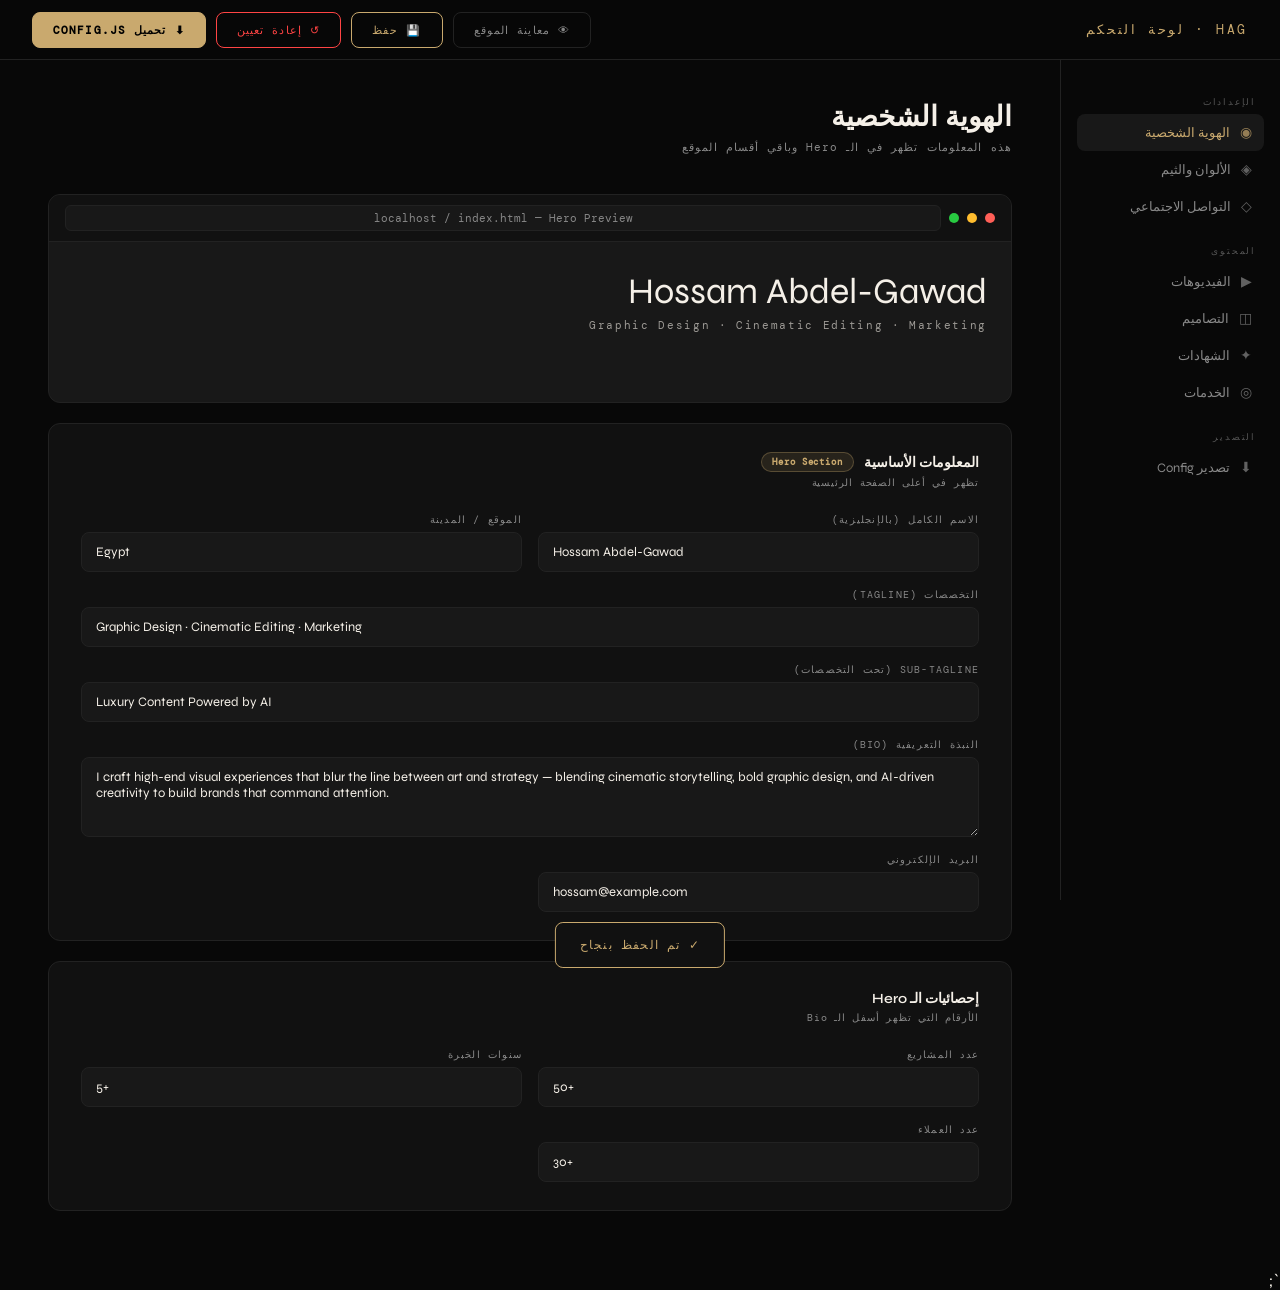
==== commit 95a10872: "Update admin.html" ====
--- a/admin.html
+++ b/admin.html
@@ -402,6 +402,8 @@
   <div class="topbar-logo">HAG · لوحة التحكم</div>
   <div class="topbar-actions">
     <button class="btn" onclick="window.open('index.html','_blank')">👁 معاينة الموقع</button>
+    <button class="btn" onclick="saveState()" style="border-color:#C9A96E; color:#C9A96E;">💾 حفظ</button>
+    <button class="btn btn-danger" onclick="resetState()">↺ إعادة تعيين</button>
     <button class="btn btn-primary" onclick="exportConfig()">⬇ تحميل config.js</button>
   </div>
 </div>
@@ -812,9 +814,9 @@
 
 <script>
 // ═══════════════════════════════════════════════
-//  STATE
-// ═══════════════════════════════════════════════
-const state = {
+//  STATE — مع localStorage للحفظ التلقائي
+// ═══════════════════════════════════════════════
+const DEFAULT_STATE = {
   identity: {
     name: "Hossam Abdel-Gawad",
     tagline: "Graphic Design · Cinematic Editing · Marketing",
@@ -854,6 +856,73 @@
   ],
 };
 
+// تحميل الـ state من localStorage أو استخدام الافتراضي
+function loadState() {
+  try {
+    const saved = localStorage.getItem('hag_admin_state');
+    if (saved) return JSON.parse(saved);
+  } catch(e) {}
+  return JSON.parse(JSON.stringify(DEFAULT_STATE));
+}
+
+// حفظ الـ state في localStorage
+function saveState() {
+  collectState();
+  try {
+    localStorage.setItem('hag_admin_state', JSON.stringify(state));
+    showToast('✓ تم الحفظ تلقائياً');
+  } catch(e) {
+    showToast('⚠ فشل الحفظ التلقائي');
+  }
+}
+
+// إعادة تعيين كل البيانات
+function resetState() {
+  if (!confirm('هل تريد مسح كل البيانات والرجوع للافتراضي؟')) return;
+  localStorage.removeItem('hag_admin_state');
+  location.reload();
+}
+
+const state = loadState();
+
+// ملء الحقول من الـ state المحفوظ
+function fillFormFromState() {
+  const { identity, social, theme } = state;
+  // Identity
+  const set = (id, val) => { const el = document.getElementById(id); if(el) el.value = val || ''; };
+  set('f-name', identity.name);
+  set('f-location', identity.location);
+  set('f-tagline', identity.tagline);
+  set('f-subtag', identity.subtag);
+  set('f-bio', identity.bio);
+  set('f-email', identity.email);
+  set('f-stat1', identity.stat1);
+  set('f-stat2', identity.stat2);
+  set('f-stat3', identity.stat3);
+  // Social
+  set('f-behance', social.behance);
+  set('f-linkedin', social.linkedin);
+  set('f-instagram', social.instagram);
+  set('f-youtube', social.youtube);
+  set('f-vimeo', social.vimeo);
+  set('f-social-email', social.email);
+  // Preview
+  if(document.getElementById('previewName')) document.getElementById('previewName').textContent = identity.name;
+  if(document.getElementById('previewTag')) document.getElementById('previewTag').textContent = identity.tagline;
+  // Colors
+  const colorKeys = ['accent','accentLight','bg','bgCard','surface','border','textPrimary','textSecondary'];
+  colorKeys.forEach(key => {
+    const hex = theme[key];
+    if (!hex) return;
+    const sw = document.getElementById('sw-' + key);
+    const cp = document.getElementById('cp-' + key);
+    const ch = document.getElementById('ch-' + key);
+    if(sw) sw.style.background = hex;
+    if(cp) cp.value = hex;
+    if(ch) ch.value = hex;
+  });
+}
+
 // ═══════════════════════════════════════════════
 //  NAVIGATION
 // ═══════════════════════════════════════════════
@@ -1175,12 +1244,18 @@
 }
 
 // ═══════════════════════════════════════════════
-//  INIT
-// ═══════════════════════════════════════════════
+//  INIT — تحميل البيانات المحفوظة عند الفتح
+// ═══════════════════════════════════════════════
+fillFormFromState();
 renderVideos();
 renderDesigns();
 renderCerts();
 renderServices();
+
+// حفظ تلقائي عند تغيير أي حقل
+document.querySelectorAll('input, textarea, select').forEach(el => {
+  el.addEventListener('change', () => saveState());
+});
 </script>
 </body>
 </html>
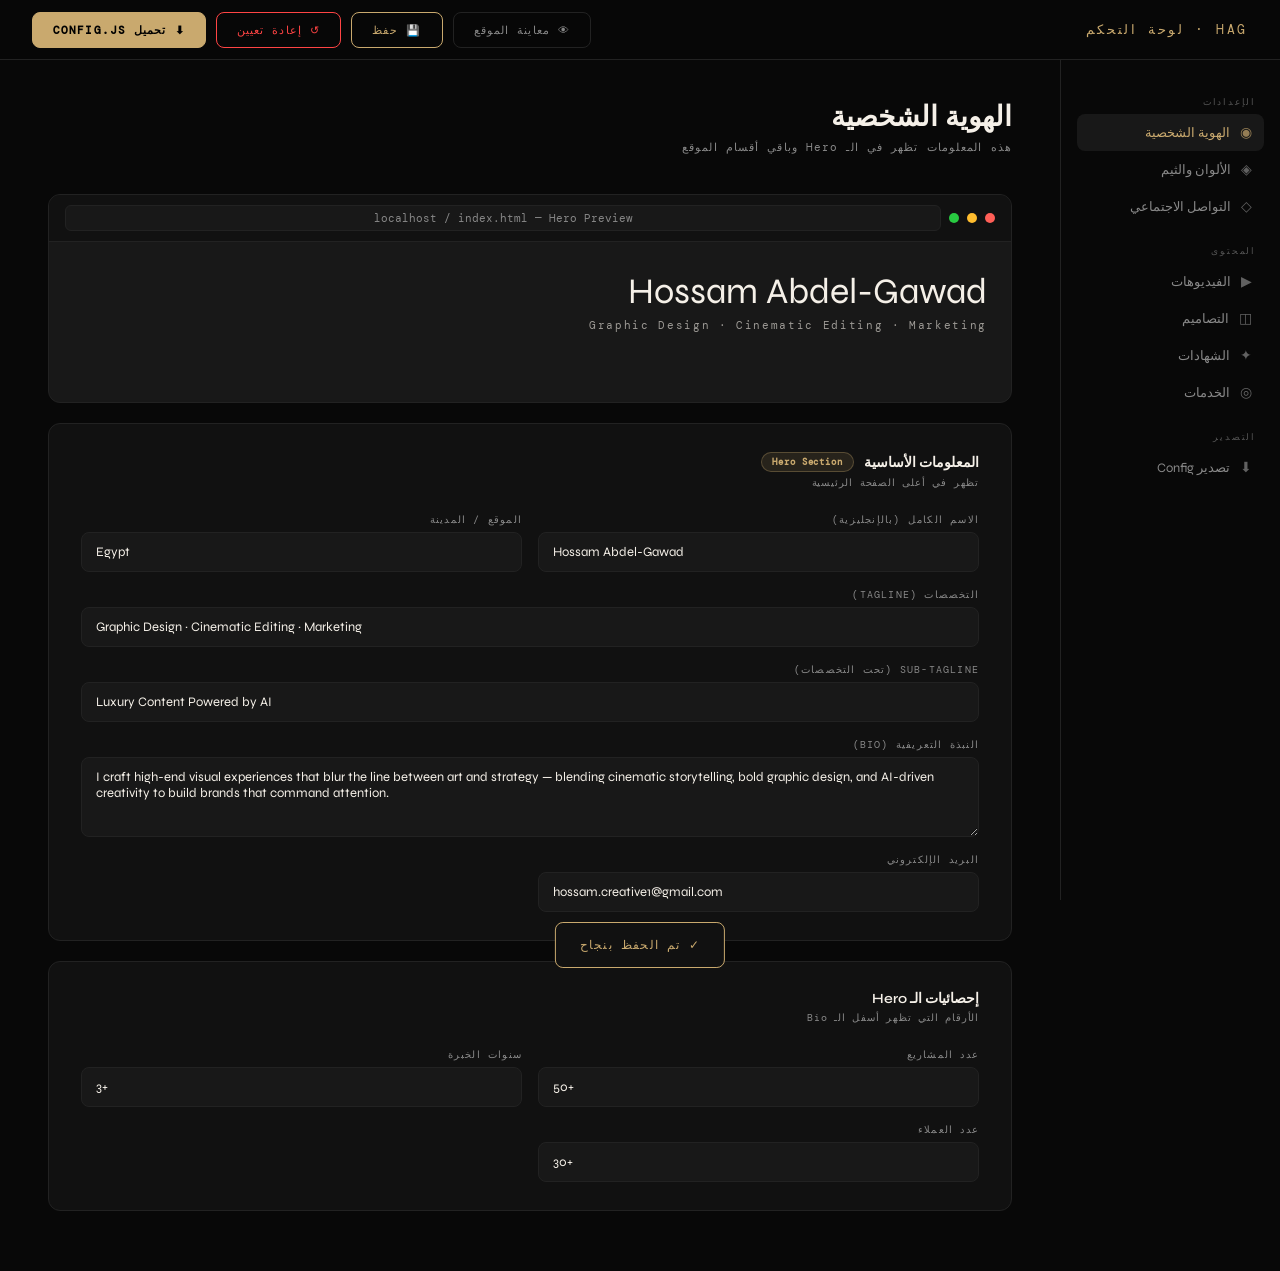
==== commit e038171e: "Update admin.html" ====
--- a/admin.html
+++ b/admin.html
@@ -494,7 +494,7 @@
           </div>
           <div class="field">
             <label>البريد الإلكتروني</label>
-            <input type="email" id="f-email" value="hossam@example.com" />
+            <input type="email" id="f-email" value="hossam.creative1@gmail.com" />
           </div>
         </div>
       </div>
@@ -509,7 +509,7 @@
           </div>
           <div class="field">
             <label>سنوات الخبرة</label>
-            <input type="text" id="f-stat2" value="5+" />
+            <input type="text" id="f-stat2" value="3+" />
           </div>
           <div class="field">
             <label>عدد العملاء</label>
@@ -815,6 +815,9 @@
 <script>
 // ═══════════════════════════════════════════════
 //  STATE — مع localStorage للحفظ التلقائي
+//  ملاحظة: تم تحديث DEFAULT_STATE ليطابق بيانات
+//  config.js الحقيقية بتاعتك، عشان تظهر تلقائيًا
+//  حتى لو الـ localStorage فاضي على جهاز جديد.
 // ═══════════════════════════════════════════════
 const DEFAULT_STATE = {
   identity: {
@@ -822,9 +825,9 @@
     tagline: "Graphic Design · Cinematic Editing · Marketing",
     subtag: "Luxury Content Powered by AI",
     bio: "I craft high-end visual experiences that blur the line between art and strategy — blending cinematic storytelling, bold graphic design, and AI-driven creativity to build brands that command attention.",
-    email: "hossam@example.com",
+    email: "hossam.creative1@gmail.com",
     location: "Egypt",
-    stat1: "50+", stat2: "5+", stat3: "30+",
+    stat1: "50+", stat2: "3+", stat3: "30+",
   },
   theme: {
     accent: "#C9A96E", accentLight: "#E8CFA0",
@@ -833,20 +836,30 @@
     border: "#222222", textPrimary: "#F5F0E8",
     textSecondary: "#888880", textMuted: "#444440",
   },
-  social: { behance:"", linkedin:"", instagram:"", youtube:"", vimeo:"", email:"" },
+  social: {
+    behance: "https://www.behance.net/ef55c0e3",
+    linkedin: "",
+    instagram: "https://www.instagram.com/3bgwed/?hl=ar",
+    youtube: "https://www.youtube.com/@3bgwed2003",
+    vimeo: "",
+    email: "hossam.creative1@gmail.com",
+  },
   videos: [
-    { id:"dQw4w9WgXcQ", platform:"youtube", title:"Brand Film — Luxury Fashion", category:"Cinematic Editing", tags:["Luxury","Fashion","AI"], featured:true },
-    { id:"dQw4w9WgXcQ", platform:"youtube", title:"Product Launch — High-End Watch", category:"Cinematic Editing", tags:["Product","Luxury"], featured:false },
-    { id:"dQw4w9WgXcQ", platform:"youtube", title:"Social Media Reel — Beauty Brand", category:"Marketing", tags:["Social","Beauty"], featured:false },
+    { id:"Ye7b_9H83wA", platform:"youtube", title:"\"أول فيديو لي على البرمير - هل يستحق المشاهدة؟ 🎬🔥\"", category:"Edit", tags:[], featured:true },
+    { id:"1188893778", platform:"vimeo", title:"اول فيديو لمحاولة الحفاظ علي الملامح", category:"AI", tags:[], featured:false },
   ],
   designs: [
-    { src:"https://images.unsplash.com/photo-1634017839464-5c339ebe3cb4?w=400", title:"Brand Identity — Noir Parfum", category:"Graphic Design", tags:["Branding","Luxury","AI"], featured:true },
-    { src:"https://images.unsplash.com/photo-1561070791-2526d30994b5?w=400", title:"Editorial Layout — Fashion Magazine", category:"Graphic Design", tags:["Editorial","Print"], featured:false },
-    { src:"https://images.unsplash.com/photo-1558618666-fcd25c85cd64?w=400", title:"Campaign — AI Generated Visuals", category:"AI + Design", tags:["AI","Campaign"], featured:true },
+    { src:"https://res.cloudinary.com/dlv72mxl5/image/upload/v1776959339/474092009_122208513122210045_7246867498698929885_n_hs5fnl.jpg", title:"تصميم عيادة اسنان|Dental clinic design", category:"Photoshop manipulation", tags:[], featured:false },
+    { src:"https://res.cloudinary.com/dlv72mxl5/image/upload/v1776959340/hossam-abdel_gawx-_lzgabt.jpg", title:"بوستر", category:"Photoshop manipulation", tags:[], featured:false },
+    { src:"https://res.cloudinary.com/dlv72mxl5/image/upload/v1776988044/%D8%A7%D9%84%D9%8A%D9%88%D9%85_%D8%A7%D9%84%D9%88%D8%B7%D9%86%D9%8AArtboard_1_c8tno2.jpg", title:"اليوم الوطني السعودي ال95 |Saudi National Day 95", category:"Photoshop manipulation", tags:[], featured:false },
+    { src:"https://res.cloudinary.com/dlv72mxl5/image/upload/v1776988039/%D8%A7%D9%84%D9%8A%D9%88%D9%85_%D8%A7%D9%84%D9%88%D8%B7%D9%86%D9%8AArtboard_2_uolmxt.jpg", title:"اليوم الوطني السعودي ال95 |Saudi National Day 95", category:"Photoshop manipulation", tags:[], featured:false },
+    { src:"https://res.cloudinary.com/dlv72mxl5/image/upload/v1776988054/%D8%A7%D9%84%D9%8A%D9%88%D9%85-%D8%A7%D9%84%D9%88%D8%B7%D9%86%D9%8A_tmntxr.gif", title:"اليوم الوطني السعودي ال95 |Saudi National Day 95", category:"Photoshop manipulation", tags:[], featured:false },
   ],
   certs: [
     { title:"Strategy Consulting Essentials", issuer:"McKinsey & Company", logo:"M", date:"2024", credential:"#", color:"#1a73e8", featured:true },
     { title:"Google Digital Marketing", issuer:"Google", logo:"G", date:"2024", credential:"#", color:"#EA4335", featured:false },
+    { title:"أساسيات الرسم للتحريك", issuer:"Yanfaa", logo:"Y", date:"2024", credential:"https://drive.google.com/file/d/1hiKbUNzPDkijNq0uGnvULbRdv9Ffzh4o/view?usp=drive_link", color:"#1E2B58", featured:false },
+    { title:"Reels From Scratch To Screen", issuer:"Yanfaa", logo:"Y", date:"2024", credential:"https://drive.google.com/file/d/1r9Xel3dTGHLS72E30oFYT7w0-_EnIVNY/view?usp=drive_link", color:"#1E2B58", featured:false },
   ],
   services: [
     { icon:"◈", title:"Graphic Design", desc:"Brand identities, editorial layouts, and visual systems built for luxury markets." },
@@ -856,7 +869,7 @@
   ],
 };
 
-// تحميل الـ state من localStorage أو استخدام الافتراضي
+// تحميل الـ state من localStorage أو استخدام الافتراضي (بياناتك الحقيقية دلوقتي)
 function loadState() {
   try {
     const saved = localStorage.getItem('hag_admin_state');
@@ -1259,4 +1272,3 @@
 </script>
 </body>
 </html>
-`;
